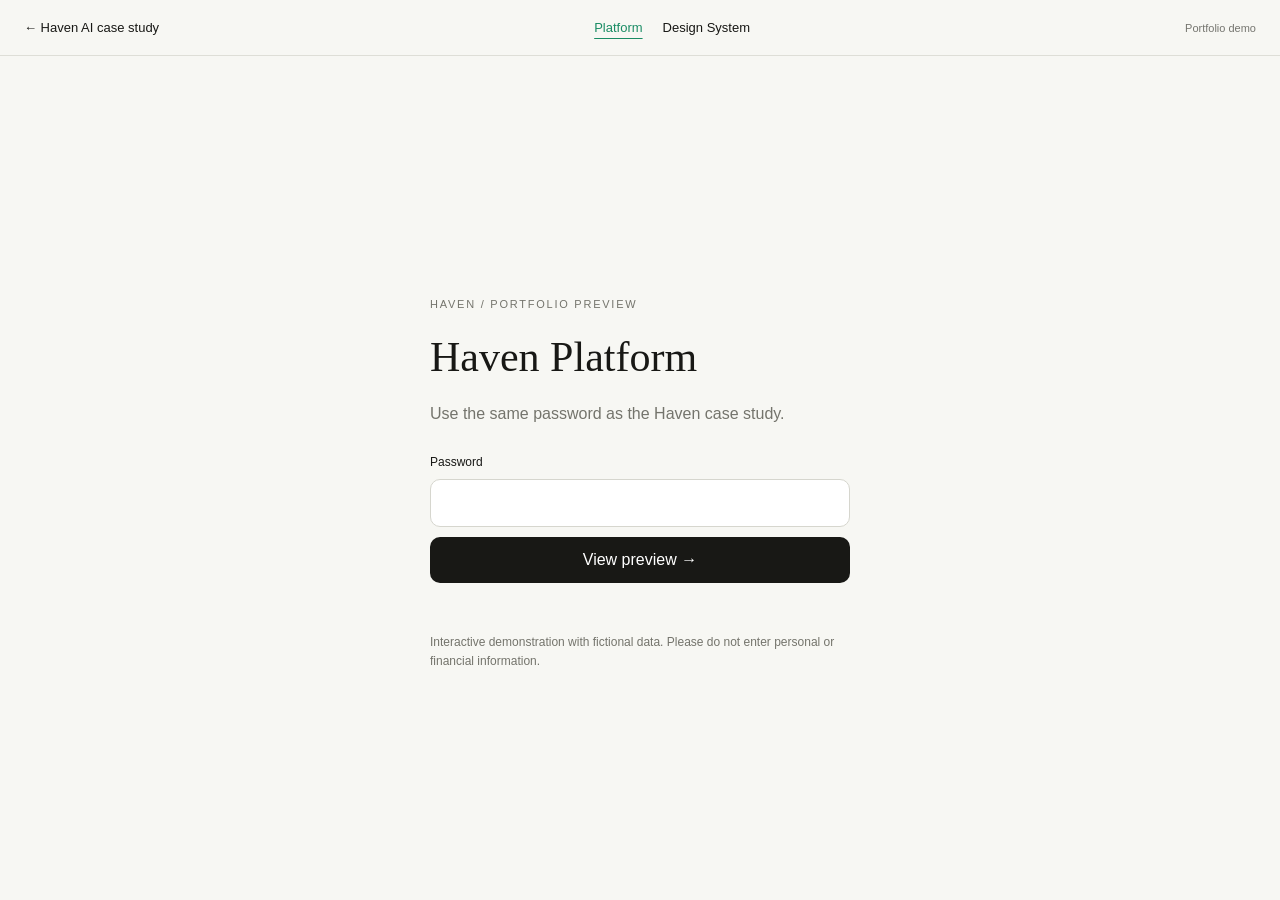
==== haven-preview/index.html @ f7dfc3eb "Publish Haven platform and design system demos on GitHub Pages" ====
<!doctype html>
<html lang="en">
<head>
  <meta charset="utf-8">
  <meta name="viewport" content="width=device-width,initial-scale=1">
  <meta name="robots" content="noindex,nofollow">
  <title>Haven — Portfolio preview</title>
  <link rel="stylesheet" href="preview.css">
  <script src="preview.js" defer></script>
</head>
<body>
  <header><a href="../#haven">← Haven AI case study</a><nav aria-label="Preview selection"><a href="?view=platform" id="platform-link">Platform</a><a href="?view=design-system" id="system-link">Design System</a></nav><span>Portfolio demo</span></header>
  <main id="gate">
    <form id="unlock-form">
      <p class="eyebrow">HAVEN / PORTFOLIO PREVIEW</p>
      <h1 id="preview-title">Haven Platform</h1>
      <p>Use the same password as the Haven case study.</p>
      <label for="password">Password</label>
      <input id="password" type="password" autocomplete="off" required>
      <button type="submit">View preview →</button>
      <p id="error" role="alert"></p>
      <small>Interactive demonstration with fictional data. Please do not enter personal or financial information.</small>
    </form>
  </main>
  <div id="preview" hidden></div>
</body>
</html>
---- haven-preview/preview.css ----
*{box-sizing:border-box}body{margin:0;background:#f7f7f3;color:#181815;font-family:Arial,sans-serif}header{height:56px;display:flex;align-items:center;justify-content:space-between;gap:16px;padding:0 24px;border-bottom:1px solid #deded7;background:#f7f7f3}header a{color:inherit;text-decoration:none;font-size:13px}header nav{display:flex;gap:20px}header nav a[aria-current=page]{color:#1a8c64;text-decoration:underline;text-underline-offset:6px}header>span{color:#75756f;font-size:11px}#gate{min-height:calc(100dvh - 56px);display:grid;place-items:center;padding:32px}form{max-width:420px;width:100%}h1{font:400 42px Georgia,serif;margin:20px 0}form p,small{color:#74746c;line-height:1.6}.eyebrow{font-size:11px;letter-spacing:.16em}label{display:block;font-size:12px;margin-top:28px}input,button{display:block;width:100%;font:inherit;border-radius:10px;padding:14px 16px;margin-top:10px}input{border:1px solid #d6d6ce;background:#fff}button{background:#181815;color:#fff;border:0;cursor:pointer}small{display:block;font-size:12px}#error{color:#a33;min-height:24px;font-size:13px}#preview iframe{display:block;border:0;width:100%;height:calc(100dvh - 56px)}[hidden]{display:none!important}a:focus-visible,button:focus-visible,input:focus-visible{outline:2px solid #1a8c64;outline-offset:3px}@media(max-width:600px){header{padding:0 12px;gap:8px}header a{font-size:11px}header nav{gap:12px}header>span{display:none}}
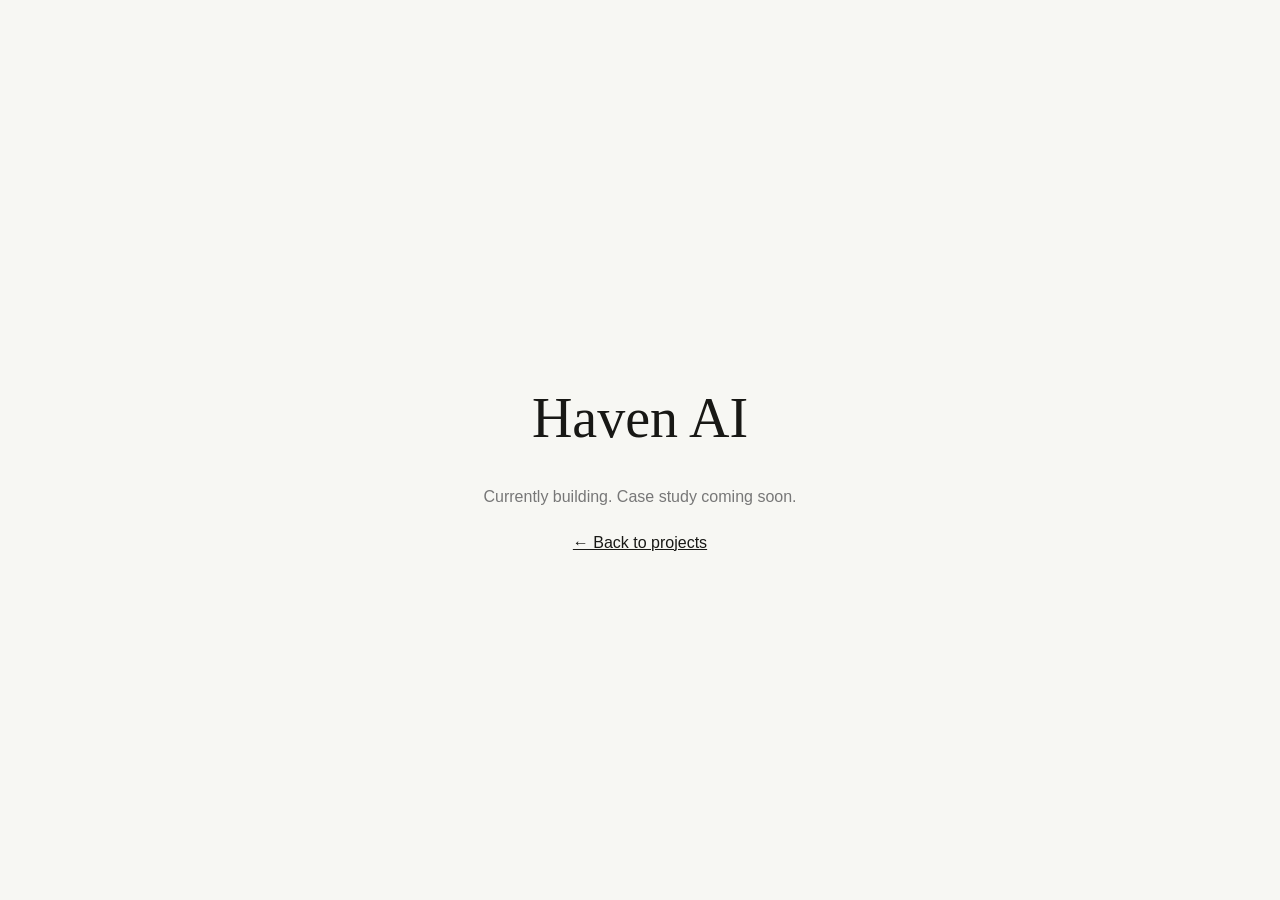
==== commit 281bbe16: "Replace Haven public case study and demos with building notice" ====
--- a/haven-preview/index.html
+++ b/haven-preview/index.html
@@ -1,27 +1 @@
-<!doctype html>
-<html lang="en">
-<head>
-  <meta charset="utf-8">
-  <meta name="viewport" content="width=device-width,initial-scale=1">
-  <meta name="robots" content="noindex,nofollow">
-  <title>Haven — Portfolio preview</title>
-  <link rel="stylesheet" href="preview.css">
-  <script src="preview.js" defer></script>
-</head>
-<body>
-  <header><a href="../#haven">← Haven AI case study</a><nav aria-label="Preview selection"><a href="?view=platform" id="platform-link">Platform</a><a href="?view=design-system" id="system-link">Design System</a></nav><span>Portfolio demo</span></header>
-  <main id="gate">
-    <form id="unlock-form">
-      <p class="eyebrow">HAVEN / PORTFOLIO PREVIEW</p>
-      <h1 id="preview-title">Haven Platform</h1>
-      <p>Use the same password as the Haven case study.</p>
-      <label for="password">Password</label>
-      <input id="password" type="password" autocomplete="off" required>
-      <button type="submit">View preview →</button>
-      <p id="error" role="alert"></p>
-      <small>Interactive demonstration with fictional data. Please do not enter personal or financial information.</small>
-    </form>
-  </main>
-  <div id="preview" hidden></div>
-</body>
-</html>
+<!doctype html><html lang="en"><head><meta charset="utf-8"><meta name="viewport" content="width=device-width,initial-scale=1"><meta name="robots" content="noindex"><title>Haven AI — Currently building</title><style>body{margin:0;min-height:100vh;display:grid;place-items:center;background:#f7f7f3;color:#181815;font-family:Arial,sans-serif}main{text-align:center;padding:32px}h1{font:400 56px Georgia,serif}p{color:#777;margin:28px 0}a{color:inherit}</style></head><body><main><h1>Haven AI</h1><p>Currently building. Case study coming soon.</p><a href="../#projects">← Back to projects</a></main></body></html>
